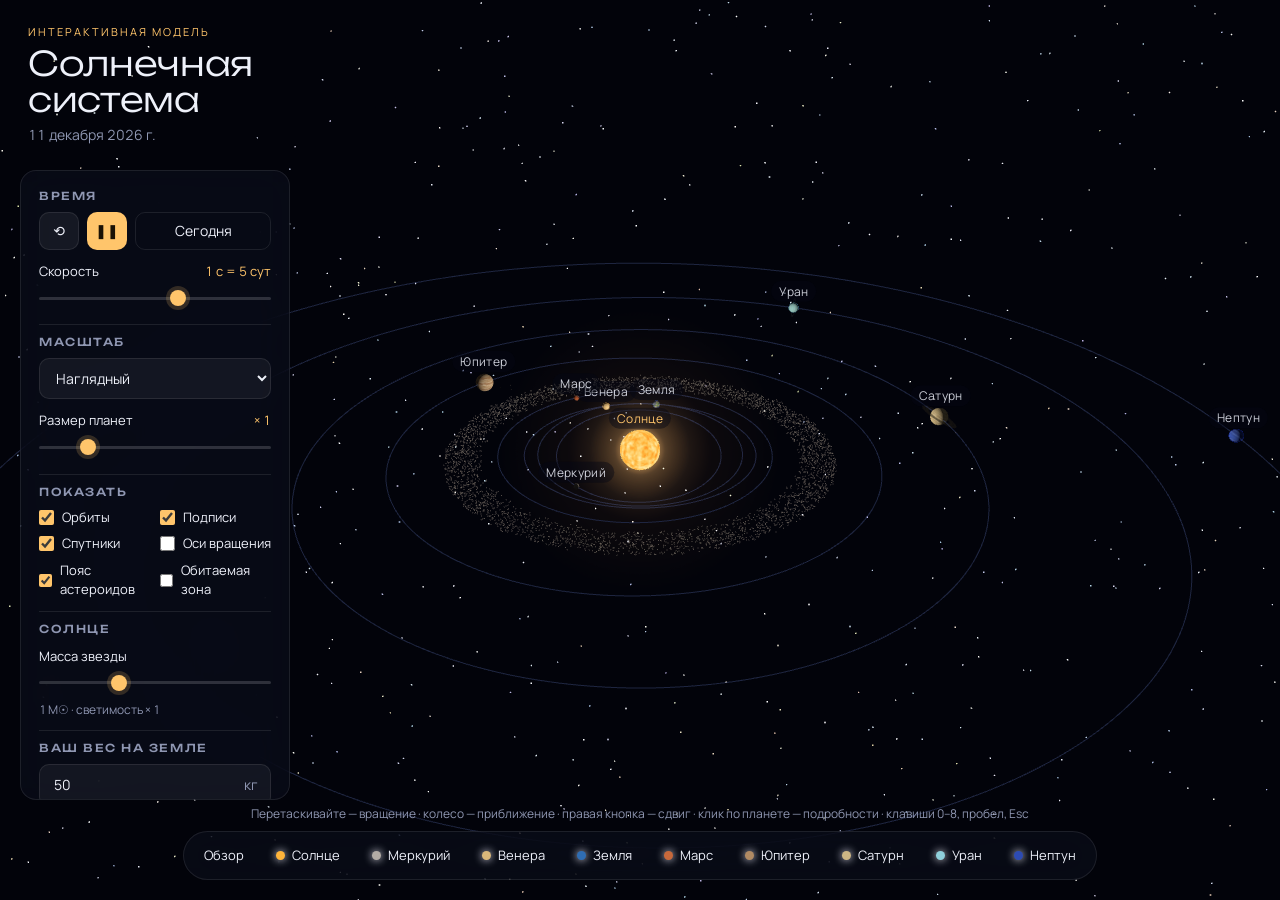
==== index.html @ 1512306c "Add interactive 3D educational model of the Solar System Three.js scene with orbiting planets on Kep" ====
<!doctype html>
<html lang="ru">
<head>
  <meta charset="utf-8">
  <meta name="viewport" content="width=device-width, initial-scale=1">
  <title>Солнечная система — 3D</title>
  <meta name="description" content="Интерактивная обучающая 3D-модель Солнечной системы: вращайте, приближайте и меняйте параметры планет.">
  <link rel="icon" href="data:image/svg+xml,%3Csvg xmlns=%22http://www.w3.org/2000/svg%22 viewBox=%220 0 32 32%22%3E%3Ccircle cx=%2216%22 cy=%2216%22 r=%227%22 fill=%22%23ffc56b%22/%3E%3Cellipse cx=%2216%22 cy=%2216%22 rx=%2214%22 ry=%225%22 fill=%22none%22 stroke=%22%237f9cff%22 stroke-width=%221.5%22/%3E%3C/svg%3E">
  <link rel="preconnect" href="https://fonts.googleapis.com">
  <link rel="preconnect" href="https://fonts.gstatic.com" crossorigin>
  <link href="https://fonts.googleapis.com/css2?family=Manrope:wght@400;500;600;700&family=Unbounded:wght@300;500;700&display=swap" rel="stylesheet">
  <link rel="stylesheet" href="css/style.css">
  <script type="importmap">
    { "imports": { "three": "./vendor/three.module.min.js" } }
  </script>
</head>
<body>
  <canvas id="scene"></canvas>
  <div id="labels"></div>

  <header class="brand">
    <p class="kicker">Интерактивная модель</p>
    <h1>Солнечная <br>система</h1>
    <p id="date" class="date">—</p>
  </header>

  <button id="toggleControls" class="fab" aria-label="Настройки">☰ Настройки</button>

  <aside id="controls" class="panel">
    <section>
      <h3>Время</h3>
      <div class="buttons">
        <button id="reverse" class="icon" title="Повернуть время вспять">⟲</button>
        <button id="play" class="icon primary">❚❚</button>
        <button id="today" class="ghost" title="Вернуться к сегодняшней дате">Сегодня</button>
      </div>
      <label class="slider">
        <span class="row"><span>Скорость</span><output id="speedValue"></output></span>
        <input id="speed" type="range" min="0" max="1000" step="1">
      </label>
    </section>

    <section>
      <h3>Масштаб</h3>
      <select id="mode">
        <option value="compact">Наглядный</option>
        <option value="real">Реальные расстояния</option>
        <option value="true">Полностью реальный</option>
      </select>
      <label class="slider" id="sizeRow">
        <span class="row"><span>Размер планет</span><output id="sizeValue">× 1</output></span>
        <input id="size" type="range" min="0.3" max="4" step="0.1" value="1">
      </label>
    </section>

    <section>
      <h3>Показать</h3>
      <div class="toggles">
        <label><input type="checkbox" data-show="orbits"><span>Орбиты</span></label>
        <label><input type="checkbox" data-show="labels"><span>Подписи</span></label>
        <label><input type="checkbox" data-show="moons"><span>Спутники</span></label>
        <label><input type="checkbox" data-show="axes"><span>Оси вращения</span></label>
        <label><input type="checkbox" data-show="belt"><span>Пояс астероидов</span></label>
        <label><input type="checkbox" data-show="hz"><span>Обитаемая зона</span></label>
      </div>
    </section>

    <section>
      <h3>Солнце</h3>
      <label class="slider">
        <span class="row"><span>Масса звезды</span></span>
        <input id="sunMass" type="range" min="0.5" max="2" step="0.01" value="1">
        <output id="sunMassValue" class="sub"></output>
      </label>
    </section>

    <section>
      <h3>Ваш вес на Земле</h3>
      <label class="number"><input id="userMass" type="number" min="1" max="500" step="1"><span>кг</span></label>
    </section>

    <section id="presets">
      <h3>Опыты «Что если?»</h3>
      <button data-preset="earth-venus">Земля на орбите Венеры</button>
      <button data-preset="earth-mars">Земля на орбите Марса</button>
      <button data-preset="earth-ecc">Вытянутая орбита Земли</button>
      <button data-preset="earth-tilt">Земля без наклона оси</button>
      <button data-preset="jupiter-star">Юпитер в 80 раз тяжелее</button>
      <button data-preset="sun-heavy">Солнце массивнее в 1,5 раза</button>
    </section>

    <button id="resetAll" class="ghost wide">Сбросить всё</button>
  </aside>

  <aside id="info" class="panel">
    <button id="closeInfo" class="close" aria-label="Закрыть">✕</button>
    <div id="infoBody"></div>
  </aside>

  <nav id="planetbar"></nav>

  <div id="hint">Перетаскивайте — вращение · колесо — приближение · правая кнопка — сдвиг · клик по планете — подробности · клавиши 0–8, пробел, Esc</div>
  <div id="toast" role="status"></div>

  <div id="loading">
    <div>
      <p class="kicker">Солнечная система</p>
      <p id="loadText">Загрузка…</p>
      <div class="track"><div id="loadBar"></div></div>
    </div>
  </div>

  <script type="module" src="js/main.js"></script>
</body>
</html>
---- css/style.css ----
:root {
  --bg: #02030a;
  --panel: rgba(12, 15, 28, 0.62);
  --panel-border: rgba(255, 255, 255, 0.09);
  --text: #eef1fa;
  --muted: #8f97b2;
  --accent: #ffc56b;
  --accent-2: #7f9cff;
  --ok: #3ddc84;
  --cold: #7fd3ff;
  --hot: #ff7a59;
  --radius: 16px;
  --font: 'Manrope', system-ui, -apple-system, 'Segoe UI', sans-serif;
  --display: 'Unbounded', var(--font);
}

* { box-sizing: border-box; }

html, body {
  margin: 0;
  height: 100%;
  overflow: hidden;
  background: var(--bg);
  color: var(--text);
  font: 14px/1.45 var(--font);
  -webkit-font-smoothing: antialiased;
}

#scene { position: fixed; inset: 0; width: 100%; height: 100%; display: block; cursor: grab; }
#scene:active { cursor: grabbing; }

button, select, input { font: inherit; color: inherit; }

.kicker {
  margin: 0;
  font-size: 11px;
  letter-spacing: 0.18em;
  text-transform: uppercase;
  color: var(--accent);
}

/* ---------- заголовок ---------- */
.brand {
  position: fixed;
  top: 24px;
  left: 28px;
  pointer-events: none;
  z-index: 2;
}
.brand h1 {
  margin: 6px 0 8px;
  font: 300 34px/1.05 var(--display);
  letter-spacing: -0.01em;
}
.date { margin: 0; color: var(--muted); font-variant-numeric: tabular-nums; }

/* ---------- панели ---------- */
.panel {
  position: fixed;
  z-index: 3;
  background: var(--panel);
  backdrop-filter: blur(18px) saturate(140%);
  -webkit-backdrop-filter: blur(18px) saturate(140%);
  border: 1px solid var(--panel-border);
  border-radius: var(--radius);
  overflow-y: auto;
  scrollbar-width: thin;
  scrollbar-color: rgba(255, 255, 255, 0.15) transparent;
}

#controls {
  top: 170px;
  left: 20px;
  width: 270px;
  max-height: calc(100% - 270px);
  padding: 8px 18px 18px;
}
#controls section { padding: 12px 0; border-bottom: 1px solid var(--panel-border); }
#controls section:last-of-type { border-bottom: 0; }

h3 {
  margin: 0 0 10px;
  font: 500 11px/1 var(--display);
  letter-spacing: 0.14em;
  text-transform: uppercase;
  color: var(--muted);
}

#info {
  top: 20px;
  right: 20px;
  bottom: 96px;
  width: 380px;
  padding: 26px 24px 24px;
  transform: translateX(calc(100% + 40px));
  transition: transform 0.5s cubic-bezier(0.2, 0.8, 0.2, 1);
}
body.info-open #info { transform: none; }
#info h2 { margin: 6px 0 10px; font: 500 30px/1.1 var(--display); }
#info h3 { margin-top: 24px; }
.desc { margin: 0 0 14px; color: #cfd5e8; }
.note { margin: 0 0 12px; color: var(--muted); font-size: 13px; }

.fact {
  padding: 12px 14px;
  border-radius: 12px;
  background: rgba(255, 197, 107, 0.08);
  border: 1px solid rgba(255, 197, 107, 0.2);
  font-size: 13px;
}
.fact span { display: block; margin-bottom: 4px; color: var(--accent); font-weight: 700; font-size: 11px; text-transform: uppercase; letter-spacing: 0.1em; }

.close {
  position: absolute;
  top: 14px;
  right: 14px;
  width: 32px;
  height: 32px;
  border-radius: 50%;
  border: 1px solid var(--panel-border);
  background: transparent;
  cursor: pointer;
}
.close:hover { background: rgba(255, 255, 255, 0.08); }

/* ---------- характеристики ---------- */
.stats {
  display: grid;
  grid-template-columns: 1fr 1fr;
  gap: 8px;
  margin: 0;
}
.stats div {
  padding: 10px 12px;
  border-radius: 10px;
  background: rgba(255, 255, 255, 0.04);
  border: 1px solid rgba(255, 255, 255, 0.05);
}
.stats div.wide { grid-column: 1 / -1; }
.stats dt { font-size: 11px; color: var(--muted); margin-bottom: 3px; }
.stats dd { margin: 0; font-weight: 600; font-variant-numeric: tabular-nums; }
.stats dd small { color: var(--muted); font-weight: 500; }
.stats dd.text { font-weight: 500; }
.stats.live div { border-color: rgba(127, 156, 255, 0.25); }
.stats .you { background: rgba(127, 156, 255, 0.1); border-color: rgba(127, 156, 255, 0.25); }
.stats .you dd { font-weight: 500; }
.stats .you b { color: var(--accent); }

.badge {
  display: inline-block;
  margin-top: 6px;
  padding: 3px 9px;
  border-radius: 999px;
  font-size: 12px;
  background: rgba(255, 255, 255, 0.07);
  color: var(--muted);
}
.badge.ok { background: rgba(61, 220, 132, 0.14); color: var(--ok); }
.badge.cold { background: rgba(127, 211, 255, 0.14); color: var(--cold); }
.badge.hot { background: rgba(255, 122, 89, 0.14); color: var(--hot); }

/* ---------- элементы управления ---------- */
.slider { display: block; margin-top: 12px; }
.slider .row { display: flex; justify-content: space-between; gap: 10px; font-size: 13px; }
.slider output { color: var(--accent); font-variant-numeric: tabular-nums; white-space: nowrap; }
.slider output.sub { display: block; margin-top: 4px; color: var(--muted); font-size: 12px; }
.slider.disabled { opacity: 0.35; pointer-events: none; }
.lab .slider { margin-top: 16px; }

input[type='range'] {
  width: 100%;
  margin: 8px 0 0;
  height: 18px;
  background: transparent;
  -webkit-appearance: none;
  appearance: none;
  cursor: pointer;
}
input[type='range']::-webkit-slider-runnable-track { height: 3px; border-radius: 3px; background: rgba(255, 255, 255, 0.16); }
input[type='range']::-moz-range-track { height: 3px; border-radius: 3px; background: rgba(255, 255, 255, 0.16); }
input[type='range']::-webkit-slider-thumb {
  -webkit-appearance: none;
  width: 16px;
  height: 16px;
  margin-top: -6.5px;
  border-radius: 50%;
  background: var(--accent);
  box-shadow: 0 0 0 4px rgba(255, 197, 107, 0.18);
}
input[type='range']::-moz-range-thumb { width: 16px; height: 16px; border: 0; border-radius: 50%; background: var(--accent); }

select, .number {
  width: 100%;
  padding: 9px 12px;
  border-radius: 10px;
  border: 1px solid var(--panel-border);
  background: rgba(255, 255, 255, 0.05);
}
select option { background: #11142a; }
.number { display: flex; align-items: center; gap: 8px; }
.number input { flex: 1; min-width: 0; border: 0; background: transparent; outline: none; }
.number span { color: var(--muted); }

.buttons { display: flex; gap: 8px; }
button {
  border: 1px solid var(--panel-border);
  background: rgba(255, 255, 255, 0.06);
  border-radius: 10px;
  padding: 8px 12px;
  cursor: pointer;
  transition: background 0.2s, border-color 0.2s;
}
button:hover { background: rgba(255, 255, 255, 0.12); }
button.icon { width: 40px; padding: 8px 0; }
button.primary { background: var(--accent); color: #1a1205; border-color: transparent; font-weight: 700; }
button.primary:hover { background: #ffd48f; }
button.active { border-color: var(--accent); color: var(--accent); }
button.ghost { background: transparent; }
button.ghost:hover { background: rgba(255, 255, 255, 0.08); }
button.wide { width: 100%; margin-top: 14px; }
.buttons .ghost { flex: 1; }

.toggles { display: grid; grid-template-columns: 1fr 1fr; gap: 8px 10px; }
.toggles label { display: flex; align-items: center; gap: 8px; cursor: pointer; font-size: 13px; }
.toggles input { accent-color: var(--accent); width: 15px; height: 15px; margin: 0; }

#presets button {
  display: block;
  width: 100%;
  margin-top: 6px;
  text-align: left;
  font-size: 13px;
  background: rgba(127, 156, 255, 0.07);
  border-color: rgba(127, 156, 255, 0.18);
}
#presets button:hover { background: rgba(127, 156, 255, 0.16); }

/* ---------- панель планет ---------- */
#planetbar {
  position: fixed;
  z-index: 3;
  left: 50%;
  bottom: 20px;
  transform: translateX(-50%);
  display: flex;
  gap: 4px;
  padding: 6px;
  max-width: calc(100% - 32px);
  overflow-x: auto;
  border-radius: 999px;
  background: var(--panel);
  backdrop-filter: blur(18px);
  -webkit-backdrop-filter: blur(18px);
  border: 1px solid var(--panel-border);
  scrollbar-width: none;
}
#planetbar button {
  display: flex;
  align-items: center;
  gap: 7px;
  flex: none;
  padding: 7px 13px;
  border-radius: 999px;
  border: 1px solid transparent;
  background: transparent;
  font-size: 13px;
  white-space: nowrap;
}
#planetbar button:hover { background: rgba(255, 255, 255, 0.08); }
#planetbar button.active { background: rgba(255, 255, 255, 0.12); border-color: rgba(255, 255, 255, 0.18); color: var(--text); }
#planetbar .dot { width: 9px; height: 9px; border-radius: 50%; box-shadow: 0 0 8px currentColor; }

/* ---------- подписи на сцене ---------- */
#labels { position: fixed; inset: 0; pointer-events: none; z-index: 1; overflow: hidden; }
.label {
  position: absolute;
  left: 0;
  top: 0;
  margin: 0;
  padding: 2px 8px;
  border: 0;
  border-radius: 999px;
  background: rgba(5, 8, 20, 0.45);
  color: rgba(238, 241, 250, 0.85);
  font-size: 12px;
  letter-spacing: 0.03em;
  white-space: nowrap;
  pointer-events: auto;
  translate: -50% -100%;
}
.label:hover { color: var(--accent); background: rgba(5, 8, 20, 0.8); }
.label.sun { color: var(--accent); }
.label.moon { font-size: 10px; color: var(--muted); background: transparent; }

/* ---------- подсказки ---------- */
#hint {
  position: fixed;
  z-index: 2;
  left: 50%;
  bottom: 78px;
  transform: translateX(-50%);
  width: max-content;
  max-width: calc(100% - 32px);
  text-align: center;
  color: var(--muted);
  font-size: 12px;
  transition: opacity 1s;
  pointer-events: none;
}
#hint.hide { opacity: 0; }

#toast {
  position: fixed;
  z-index: 5;
  left: 50%;
  top: 22px;
  width: min(520px, calc(100% - 32px));
  transform: translate(-50%, -20px);
  padding: 14px 18px;
  border-radius: 14px;
  background: rgba(20, 24, 44, 0.92);
  border: 1px solid rgba(255, 197, 107, 0.3);
  opacity: 0;
  pointer-events: none;
  transition: opacity 0.4s, transform 0.4s;
}
#toast.show { opacity: 1; transform: translate(-50%, 0); }

#loading {
  position: fixed;
  inset: 0;
  z-index: 10;
  display: grid;
  place-items: center;
  background: var(--bg);
  text-align: center;
  transition: opacity 0.8s;
}
#loading.done { opacity: 0; pointer-events: none; }
#loadText { margin: 10px 0 14px; color: var(--muted); }
.track { width: 220px; height: 2px; background: rgba(255, 255, 255, 0.1); border-radius: 2px; overflow: hidden; }
#loadBar { width: 0; height: 100%; background: var(--accent); transition: width 0.2s; }

.fab { display: none; }

/* ---------- узкие экраны ---------- */
@media (max-width: 860px) {
  .brand { top: 14px; left: 16px; }
  .brand h1 { font-size: 19px; margin: 4px 0; }
  .brand h1 br { display: none; }

  .fab {
    display: block;
    position: fixed;
    z-index: 4;
    top: 14px;
    right: 16px;
    background: var(--panel);
    backdrop-filter: blur(12px);
  }

  #controls {
    top: 64px;
    left: 16px;
    right: 16px;
    width: auto;
    max-height: calc(100% - 150px);
    display: none;
  }
  body.controls-open #controls { display: block; }

  #info {
    top: auto;
    left: 16px;
    right: 16px;
    bottom: 78px;
    width: auto;
    max-height: 48%;
    padding: 20px 18px;
    transform: translateY(calc(100% + 100px));
  }
  body.controls-open #info { display: none; }
  #info h2 { font-size: 24px; }
  #hint { display: none; }
  #toast { top: 64px; }
  #planetbar { bottom: 16px; justify-content: flex-start; }
}
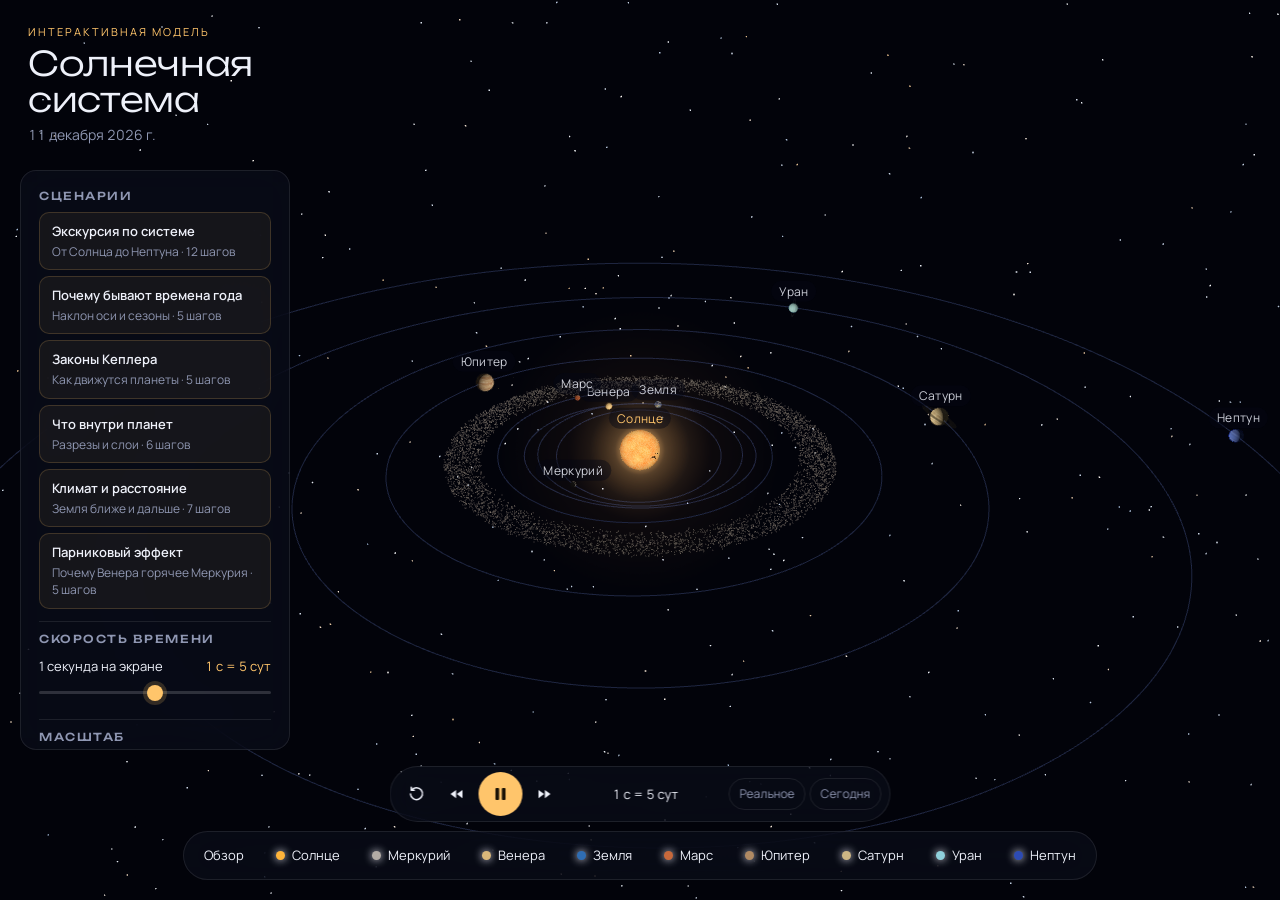
==== commit eedc5cdd: "Add planet cutaways, climate-driven surfaces, guided scenarios and time dock - Octant cutaway for ev" ====
--- a/index.html
+++ b/index.html
@@ -28,14 +28,14 @@
 
   <aside id="controls" class="panel">
     <section>
-      <h3>Время</h3>
-      <div class="buttons">
-        <button id="reverse" class="icon" title="Повернуть время вспять">⟲</button>
-        <button id="play" class="icon primary">❚❚</button>
-        <button id="today" class="ghost" title="Вернуться к сегодняшней дате">Сегодня</button>
-      </div>
+      <h3>Сценарии</h3>
+      <div id="scenarioList" class="scenario-list"></div>
+    </section>
+
+    <section>
+      <h3>Скорость времени</h3>
       <label class="slider">
-        <span class="row"><span>Скорость</span><output id="speedValue"></output></span>
+        <span class="row"><span>1 секунда на экране</span><output id="speedValue"></output></span>
         <input id="speed" type="range" min="0" max="1000" step="1">
       </label>
     </section>
@@ -97,9 +97,40 @@
     <div id="infoBody"></div>
   </aside>
 
+  <div id="timedock" role="group" aria-label="Управление временем">
+    <button id="reverse" class="icon" title="Повернуть время вспять" aria-label="Повернуть время вспять">
+      <svg viewBox="0 0 24 24" aria-hidden="true"><path d="M9 7H5V3M5.4 7A8 8 0 1 1 4 12" fill="none" stroke="currentColor" stroke-width="2" stroke-linecap="round" stroke-linejoin="round"/></svg>
+    </button>
+    <button id="slower" class="icon" title="Медленнее ( [ )" aria-label="Медленнее">
+      <svg viewBox="0 0 24 24" aria-hidden="true"><path d="M11.5 6.5v11L4 12zM20 6.5v11L12.5 12z" fill="currentColor"/></svg>
+    </button>
+    <button id="play" class="icon primary big" title="Пауза (пробел)"></button>
+    <button id="faster" class="icon" title="Быстрее ( ] )" aria-label="Быстрее">
+      <svg viewBox="0 0 24 24" aria-hidden="true"><path d="M4 6.5v11l7.5-5.5zM12.5 6.5v11L20 12z" fill="currentColor"/></svg>
+    </button>
+    <span id="dockSpeed" class="dock-speed"></span>
+    <button id="realtime" class="ghost small" title="Время идёт как в жизни">Реальное</button>
+    <button id="today" class="ghost small" title="Вернуться к сегодняшней дате">Сегодня</button>
+  </div>
+
+  <section id="scenario" aria-live="polite">
+    <div class="sc-top">
+      <p class="kicker" id="scTitle"></p>
+      <button id="scClose" class="close" aria-label="Закрыть сценарий">✕</button>
+    </div>
+    <p id="scStep" class="sc-step"></p>
+    <h4 id="scHead"></h4>
+    <p id="scText"></p>
+    <div class="sc-nav">
+      <button id="scPrev" class="ghost">Назад</button>
+      <div id="scDots" class="sc-dots"></div>
+      <button id="scNext" class="primary">Далее</button>
+    </div>
+  </section>
+
   <nav id="planetbar"></nav>
 
-  <div id="hint">Перетаскивайте — вращение · колесо — приближение · правая кнопка — сдвиг · клик по планете — подробности · клавиши 0–8, пробел, Esc</div>
+  <div id="hint">Перетаскивайте — вращение · колесо — приближение · правая кнопка — сдвиг · клик по планете — подробности · 0–8 планеты · пробел пауза · [ ] скорость · C разрез</div>
   <div id="toast" role="status"></div>
 
   <div id="loading">
--- a/css/style.css
+++ b/css/style.css
@@ -72,7 +72,7 @@
   top: 170px;
   left: 20px;
   width: 270px;
-  max-height: calc(100% - 270px);
+  max-height: calc(100% - 320px);
   padding: 8px 18px 18px;
 }
 #controls section { padding: 12px 0; border-bottom: 1px solid var(--panel-border); }
@@ -89,7 +89,7 @@
 #info {
   top: 20px;
   right: 20px;
-  bottom: 96px;
+  bottom: 140px;
   width: 380px;
   padding: 26px 24px 24px;
   transform: translateX(calc(100% + 40px));
@@ -297,7 +297,7 @@
   position: fixed;
   z-index: 2;
   left: 50%;
-  bottom: 78px;
+  bottom: 138px;
   transform: translateX(-50%);
   width: max-content;
   max-width: calc(100% - 32px);
@@ -343,6 +343,131 @@
 
 .fab { display: none; }
 
+/* ---------- панель времени ---------- */
+#timedock {
+  position: fixed;
+  z-index: 3;
+  left: 50%;
+  bottom: 78px;
+  transform: translateX(-50%);
+  display: flex;
+  align-items: center;
+  gap: 4px;
+  padding: 5px 8px;
+  border-radius: 999px;
+  background: var(--panel);
+  backdrop-filter: blur(18px);
+  -webkit-backdrop-filter: blur(18px);
+  border: 1px solid var(--panel-border);
+  max-width: calc(100% - 32px);
+}
+#timedock button.icon {
+  display: grid;
+  place-items: center;
+  width: 36px;
+  height: 36px;
+  padding: 0;
+  border-radius: 50%;
+  border-color: transparent;
+  background: transparent;
+}
+#timedock button.icon:hover:not(:disabled) { background: rgba(255, 255, 255, 0.1); }
+#timedock button.icon svg { width: 18px; height: 18px; }
+#timedock button.big { width: 44px; height: 44px; }
+#timedock button.big svg { width: 22px; height: 22px; }
+#timedock button.primary { background: var(--accent); color: #1a1205; }
+#timedock button.primary:hover { background: #ffd48f; }
+#timedock button.active { color: var(--accent); background: rgba(255, 197, 107, 0.12); }
+#timedock button:disabled { opacity: 0.3; cursor: default; }
+.dock-speed {
+  min-width: 158px;
+  padding: 0 8px;
+  text-align: center;
+  font-size: 13px;
+  font-variant-numeric: tabular-nums;
+  white-space: nowrap;
+  color: var(--text);
+}
+button.small { padding: 6px 10px; font-size: 12px; border-radius: 999px; color: var(--muted); }
+button.small:hover { color: var(--text); }
+button:focus-visible { outline: 2px solid var(--accent); outline-offset: 2px; }
+
+/* ---------- сценарии ---------- */
+.scenario-list { display: grid; gap: 6px; }
+.scenario-list button {
+  display: grid;
+  gap: 2px;
+  text-align: left;
+  padding: 9px 12px;
+  background: rgba(255, 197, 107, 0.06);
+  border-color: rgba(255, 197, 107, 0.18);
+}
+.scenario-list button:hover { background: rgba(255, 197, 107, 0.14); }
+.scenario-list b { font-weight: 600; font-size: 13px; }
+.scenario-list span { font-size: 12px; color: var(--muted); }
+
+#scenario {
+  position: fixed;
+  z-index: 4;
+  left: 50%;
+  bottom: 138px;
+  width: min(460px, calc(100% - 32px));
+  transform: translate(-50%, 20px);
+  padding: 16px 18px 14px;
+  border-radius: var(--radius);
+  background: rgba(14, 18, 36, 0.86);
+  backdrop-filter: blur(18px);
+  -webkit-backdrop-filter: blur(18px);
+  border: 1px solid rgba(255, 197, 107, 0.25);
+  opacity: 0;
+  pointer-events: none;
+  transition: opacity 0.35s, transform 0.35s;
+}
+body.scenario-on #scenario { opacity: 1; transform: translate(-50%, 0); pointer-events: auto; }
+body.scenario-on #hint, body.info-open #hint { display: none; }
+.sc-top { display: flex; align-items: center; justify-content: space-between; }
+#scenario .close { position: static; width: 28px; height: 28px; }
+.sc-step { margin: 2px 0 0; font-size: 12px; color: var(--muted); }
+#scenario h4 { margin: 6px 0 6px; font: 500 19px/1.2 var(--display); text-wrap: balance; }
+#scText { margin: 0 0 14px; color: #d5dbee; }
+.sc-nav { display: flex; align-items: center; gap: 10px; }
+.sc-nav .primary { background: var(--accent); color: #1a1205; border-color: transparent; font-weight: 700; min-width: 104px; }
+.sc-nav .primary:hover { background: #ffd48f; }
+.sc-nav button:disabled { opacity: 0.35; cursor: default; }
+.sc-dots { flex: 1; display: flex; justify-content: center; flex-wrap: wrap; gap: 5px; }
+.sc-dots button { width: 8px; height: 8px; padding: 0; border-radius: 50%; border: 0; background: rgba(255, 255, 255, 0.22); }
+.sc-dots button.active { background: var(--accent); width: 20px; border-radius: 4px; }
+
+/* ---------- разрез и слои ---------- */
+button.cut {
+  margin: 0 0 12px;
+  padding: 10px 14px;
+  font-weight: 600;
+  background: rgba(255, 122, 89, 0.12);
+  border-color: rgba(255, 122, 89, 0.35);
+  color: #ffd0c2;
+}
+button.cut:hover { background: rgba(255, 122, 89, 0.22); }
+button.cut.active { background: rgba(255, 255, 255, 0.08); border-color: var(--panel-border); color: var(--text); }
+.layers { list-style: none; margin: 0; padding: 0; display: grid; gap: 8px; }
+.layers li { display: flex; gap: 12px; align-items: flex-start; padding: 10px 12px; border-radius: 10px; background: rgba(255, 255, 255, 0.04); }
+.layers .swatch { flex: none; width: 14px; height: 14px; margin-top: 3px; border-radius: 50%; box-shadow: 0 0 0 2px rgba(255, 255, 255, 0.08); }
+.layers div { min-width: 0; }
+.layers b { display: block; font-weight: 600; }
+.layers small { display: block; color: var(--accent); font-size: 12px; font-variant-numeric: tabular-nums; }
+.layers p { margin: 4px 0 0; color: var(--muted); font-size: 13px; }
+.label.layer {
+  pointer-events: none;
+  font-size: 11px;
+  background: rgba(5, 8, 20, 0.7);
+  color: #fff;
+  translate: -50% -50%;
+}
+
+@media (prefers-reduced-motion: reduce) {
+  #info, #scenario, #toast { transition: none; }
+}
+
 /* ---------- узкие экраны ---------- */
 @media (max-width: 860px) {
   .brand { top: 14px; left: 16px; }
@@ -364,7 +489,7 @@
     left: 16px;
     right: 16px;
     width: auto;
-    max-height: calc(100% - 150px);
+    max-height: calc(100% - 200px);
     display: none;
   }
   body.controls-open #controls { display: block; }
@@ -373,9 +498,9 @@
     top: auto;
     left: 16px;
     right: 16px;
-    bottom: 78px;
+    bottom: 128px;
     width: auto;
-    max-height: 48%;
+    max-height: 44%;
     padding: 20px 18px;
     transform: translateY(calc(100% + 100px));
   }
@@ -384,4 +509,10 @@
   #hint { display: none; }
   #toast { top: 64px; }
   #planetbar { bottom: 16px; justify-content: flex-start; }
-}
+
+  #timedock { bottom: 70px; gap: 2px; padding: 4px 6px; }
+  .dock-speed { min-width: 0; font-size: 12px; padding: 0 4px; }
+  #realtime { display: none; }
+  #scenario { bottom: 128px; }
+  body.scenario-on #info { display: none; }
+}
